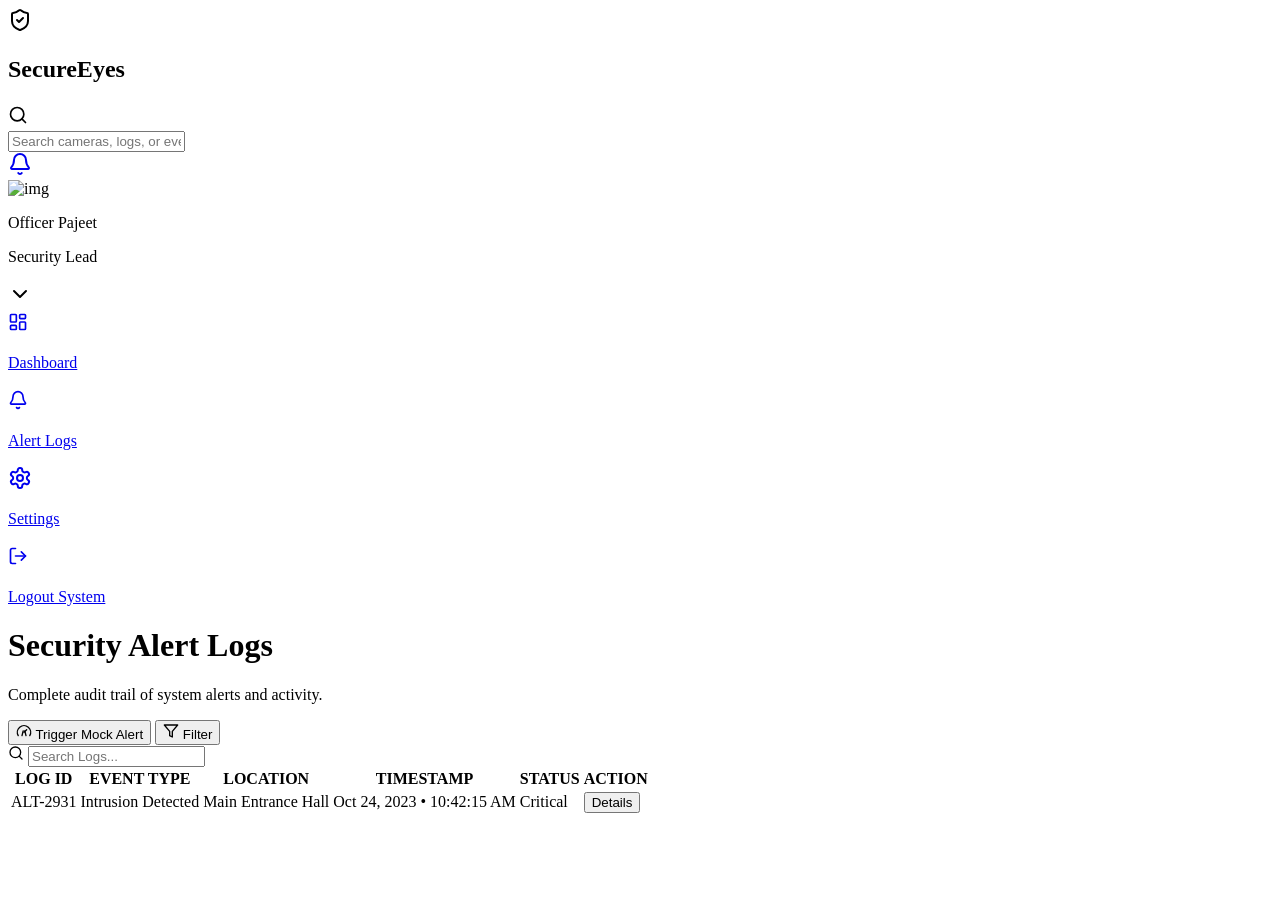
==== alert-logs.html @ 7de28265 "Add files via upload" ====
<!DOCTYPE html>
<html lang="en">
<head>
    <meta charset="UTF-8">
    <meta name="viewport" content="width=device-width, initial-scale=1.0">
    <title>SecureEyes</title>
    <link rel="stylesheet" href="styles/alert-logs.css">
    <link rel="stylesheet" href="styles/header.css">
    
    <link rel="icon" type="image/png" href="images/web-logo.png?v">

</head>

<body>

    <script>

        const savedTheme = localStorage.getItem('theme');
    
        if (savedTheme === 'dark') {
        document.body.classList.add('dark-mode');
            }
    </script>


        <!-- === Header === -->
     <div class="header">

        <div class="left-section">
             <svg id="web-logo" xmlns="http://www.w3.org/2000/svg" width="24" 
            height="24" viewBox="0 0 24 24" fill="none" stroke="currentColor"
             stroke-width="2" stroke-linecap="round" stroke-linejoin="round"
            class="lucide lucide-shield-check w-8 h-8 text-white" 
            data-fg-djkv9="1.43:1.6216:/src/app/components/LoginPage.tsx:38:13:1654:46:e:ShieldCheck::::::CqaD">
            <path d="M20 13c0 5-3.5 7.5-7.66 8.95a1 1 0 0 1-.67-.01C7.5 20.5 4 18 4 13V6a1 1 0 0 1 1-1c2 0 4.5-1.2 
            6.24-2.72a1.17 1.17 0 0 1 1.52 0C14.51 3.81 17 5 19 5a1 1 0 0 1 1 1z"></path><path d="m9 12 2 2 4-4"></path></svg>

            <h2 id="web-name">SecureEyes</h2>
        </div>

        <div class="middle-section">
            <div class="search-icon" id="search-toggle">
                
            <svg class="icon" xmlns="http://www.w3.org/2000/svg" width="20" height="24" viewBox="0 0 24 24"
             fill="none" stroke="currentColor" stroke-width="2" stroke-linecap="round"
              stroke-linejoin="round" class="lucide lucide-search absolute left-3 top-1/2 
              -translate-y-1/2 w-5 h-5 text-zinc-500" data-fg-d5jy10="1.20:1.3007:/src/app/components/
              Header.tsx:18:11:804:85:e:Search::::::B9rK"><circle cx="11" cy="11" r="8"></circle><path
               d="m21 21-4.3-4.3"></path></svg>
               
            </div>

            <input type="text" id="mobile-search-input" placeholder="Search cameras, logs, or events...">
        </div>
         
        

        <div class="right-section">


            <a href="alert-logs.html">
                
            <div class="notifications">

            <svg id="notification-bell-icon" xmlns="http://www.w3.org/2000/svg" width="24" height="24" viewBox="0 0 24 24" 
            fill="none" stroke="currentColor" stroke-width="2" stroke-linecap="round" 
            stroke-linejoin="round" class="lucide lucide-bell w-6 h-6 text-zinc-400 group-hover:
            text-white transition-colors" data-fg-d5jy15="1.20:1.3007:/src/app/components/Header.
            tsx:30:11:1529:83:e:Bell::::::CiHR"><path d="M10.268 21a2 2 0 0 0 3.464 0"></path><path
             d="M3.262 15.326A1 1 0 0 0 4 17h16a1 1 0 0 0 .74-1.673C19.41 13.956 18 12.499 18 8A6 6 0
              0 0 6 8c0 4.499-1.411 5.956-2.738 7.326"></path></svg>

    

            </div>

            </a>

            <div class="divider"></div>

            <div class="profile"> 

                <img id="user-profile-picture" src="images/user-profile-picture.png" alt="img">

                <div>
                 <p class="officer-name">Officer Pajeet</p>
                 <p class="officer-role">Security Lead</p>
                </div>

                 <div 
                 class="profile-more"> 
                    <svg xmlns="http://www.w3.org/2000/svg" 
                 width="24" height="24" viewBox="0 0 24 24" 
                 fill="none" stroke="currentColor" stroke-width="2"
                  stroke-linecap="round" stroke-linejoin="round" 
                  class="lucide lucide-chevron-down w-4 h-4 text-
                  zinc-500 group-hover:text-white transition-colors"
                   data-fg-d5jy26="1.20:1.3007:/src/app/components/H
                   eader.tsx:48:11:2742:90:e:ChevronDown::::::Ddn3"><path d="m6 9 6 6 6-6"></path></svg></div>
               
            </div>

        </div>

    </div>


    <!-- === Content table === -->

    <div class="content-table">

    <a href="dashboard.html" class="content-pages" id="dashboard-page">
        <svg width="20" height="24" viewBox="0 0 24 24" fill="none"
         stroke="currentColor" stroke-width="2"
         stroke-linecap="round" stroke-linejoin="round"
         class="lucide lucide-layout-dashboard">
            <rect width="7" height="9" x="3" y="3" rx="1"></rect>
            <rect width="7" height="5" x="14" y="3" rx="1"></rect>
            <rect width="7" height="9" x="14" y="12" rx="1"></rect>
            <rect width="7" height="5" x="3" y="16" rx="1"></rect>
        </svg>
        <p class="content-page-text">Dashboard</p>
    </a>


    <a href="#" class="content-pages" id="alert-logs-page">
        <svg width="20" height="24" viewBox="0 0 24 24" fill="none"
         stroke="currentColor" stroke-width="2"
         stroke-linecap="round" stroke-linejoin="round"
         class="lucide lucide-bell">
            <path d="M10.268 21a2 2 0 0 0 3.464 0"></path>
            <path d="M3.262 15.326A1 1 0 0 0 4 17h16a1 1 
            0 0 0 .74-1.673C19.41 13.956 18 12.499 18 8A6 6 0 0 0 6 8c0 4.499-1.411 5.956-2.738 7.326"></path>
        </svg>
        <p class="content-page-text">Alert Logs</p>
    </a>


    <a href="settings.html" class="content-pages" id="settings-page">
        <svg width="24" height="24" viewBox="0 0 24 24" fill="none"
         stroke="currentColor" stroke-width="2"
         stroke-linecap="round" stroke-linejoin="round"
         class="lucide lucide-settings">
            <path d="M12.22 2h-.44a2 2 0 0 0-2 2v.18a2 2 0 0 1-1 1.73l-.43.25a2 2 0 0 1-2 0l-.15-.08a2 
            2 0 0 0-2.73.73l-.22.38a2 2 0 0 0 .73 2.73l.15.1a2 2 0 0 1 1 1.72v.51a2 2 0 0 1-1 
            1.74l-.15.09a2 2 0 0 0-.73 2.73l.22.38a2 2 0 0 0 2.73.73l.15-.08a2 2 0 0 1 2 
            0l.43.25a2 2 0 0 1 1 1.73V20a2 2 0 0 0 2 2h.44a2 2 0 0 0 2-2v-.18a2 2 0 0 1
            1-1.73l.43-.25a2 2 0 0 1 2 0l.15.08a2 2 0 0 0 2.73-.73l.22-.39a2 2 0 0 0-.73-2.73l-.15-.08a2 2 0 0 1-1-1.74v-.5a2 2 0 0 1 1-1.74l.15-.09a2 2 0 0 0 .73-2.73l-.22-.38a2 2 0 0 0-2.73-.73l-.15.08a2 2 0 0 1-2 0l-.43-.25a2 2 0 0 1-1-1.73V4a2 2 0 0 0-2-2z"></path>
            <circle cx="12" cy="12" r="3"></circle>
        </svg>
        <p class="content-page-text">Settings</p>
    </a>


    <div class="divider2"></div>

    <a href="login-page.html" class="logout-system">
        <svg width="20" height="24" viewBox="0 0 24 24" fill="none"
         stroke="currentColor" stroke-width="2"
         stroke-linecap="round" stroke-linejoin="round"
         class="lucide lucide-log-out">
            <path d="M9 21H5a2 2 0 0 1-2-2V5a2 2 0 0 1 2-2h4"></path>
            <polyline points="16 17 21 12 16 7"></polyline>
            <line x1="21" x2="9" y1="12" y2="12"></line>
        </svg>
        <p class="content-page-text" id="logout-system-text">Logout System</p>
    </a>

</div>

    
   <!-- MAIN CONTENT -->

    <div class="main-content">
        <div class="header-container">
        <div class="page-info">
            <h1 class="page-title">Security Alert Logs</h1>
            <p id="intro-text">Complete audit trail of system alerts and activity.</p>
        </div>
        
        <div class="header-actions">
            <button class="action-btn trigger-alert-btn" onclick="addFakeLog()">
                <svg xmlns="http://www.w3.org/2000/svg" width="16" height="16" viewBox="0 0 24 24" fill="none" stroke="currentColor" stroke-width="2" stroke-linecap="round" stroke-linejoin="round"><path d="m12 14 4-4"/><path d="M3.34 19a10 10 0 1 1 17.32 0"/><path d="m9.01 19 1.74-7.03"/><path d="m14.99 19-1.74-7.03"/></svg>
                Trigger Mock Alert
            </button>
            
            <button class="action-btn">
                <svg xmlns="http://www.w3.org/2000/svg" width="16" height="16" viewBox="0 0 24 24" fill="none" stroke="currentColor" stroke-width="2" stroke-linecap="round" stroke-linejoin="round"><polygon points="22 3 2 3 10 12.46 10 19 14 21 14 12.46 22 3"/></svg> Filter
            </button>

            <div class="search-wrapper">
                <svg xmlns="http://www.w3.org/2000/svg" width="16" height="16" viewBox="0 0 24 24" fill="none" stroke="currentColor" stroke-width="2" stroke-linecap="round" stroke-linejoin="round"><circle cx="11" cy="11" r="8"/><path d="m21 21-4.3-4.3"/></svg>
                <input type="text"  id="alert-search"  placeholder="Search Logs...">
            </div>
        </div>
    </div>

    <div class="logs-card">
        <table class="logs-table">
            <thead>
                <tr>
                    <th>LOG ID</th>
                    <th>EVENT TYPE</th>
                    <th>LOCATION</th>
                    <th>TIMESTAMP</th>
                    <th>STATUS</th>
                    <th>ACTION</th>
                </tr>
            </thead>
            <tbody id="logBody">
                <tr>
                    <td>ALT-2931</td>
                    <td class="event-name">Intrusion Detected</td>
                    <td>Main Entrance Hall</td>
                    <td>Oct 24, 2023 • 10:42:15 AM</td>
                    <td><span class="badge badge-critical">Critical</span></td>
                    <td><button class="details-link">Details</button></td>
                </tr>
            </tbody>
        </table>
    </div>
</div>

<script src="js/fakeLog.js"></script>
<script src="js/search-toggle.js"></script>
<script src="js/theme-toggle.js"></script>

</body>
</html>
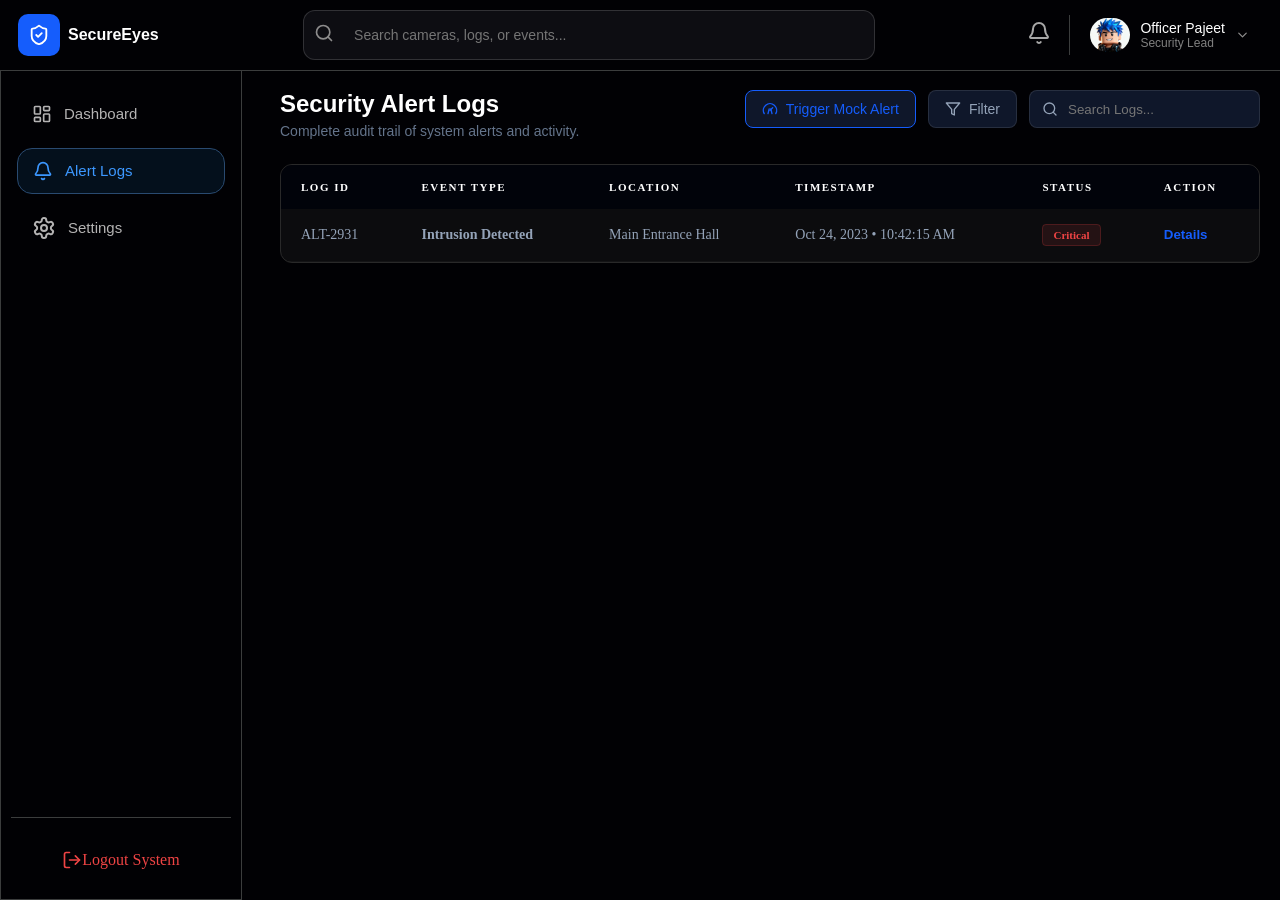
==== commit 3360c924: "Update alert-logs.html" ====
--- a/alert-logs.html
+++ b/alert-logs.html
@@ -154,7 +154,7 @@
 
     <div class="divider2"></div>
 
-    <a href="login-page.html" class="logout-system">
+    <a href="index.html" class="logout-system">
         <svg width="20" height="24" viewBox="0 0 24 24" fill="none"
          stroke="currentColor" stroke-width="2"
          stroke-linecap="round" stroke-linejoin="round"
@@ -226,4 +226,5 @@
 <script src="js/theme-toggle.js"></script>
 
 </body>
-</html>+
+</html>
--- a/styles/alert-logs.css
+++ b/styles/alert-logs.css
@@ -0,0 +1,534 @@
+*{
+    padding: 0;
+    margin: 0;
+}
+
+body{
+    background-color: rgb(1, 1, 4);
+}
+
+::-webkit-scrollbar{
+    width: 5px;
+}
+
+::-webkit-scrollbar-track{
+    background: #0B1120;
+}
+
+::-webkit-scrollbar-thumb{
+    background: rgba(255,255,255,0.2);
+    border-radius: 10px;
+}
+
+
+/* === content table === */
+
+
+
+
+.content-table{
+    color: white;
+    display: flex;
+    flex-direction: column;
+    position: fixed;
+    top: 70px;
+    bottom: 0px;
+    width: 220px;
+    border: 1px solid rgb(59, 61, 61);
+    position: fixed;
+    margin-top: -0.5px;
+    background-color:rgb(1, 1, 4);
+    border: 1px solid rgb(59, 61, 61);
+    padding: 15px 10px;
+    z-index: 1000;
+
+}
+@media(max-width:600px){
+     .content-table{
+        flex-direction: row;
+        align-items: center;
+        justify-content: space-evenly;
+        padding: 0 !important;
+        height: 60px;
+        top: auto;
+        left: 0px;
+        bottom: 0;
+        display: flex;
+        align-items: center;
+        right: 0px;
+        flex-direction: row;
+        width: 100%;
+        background-color: rgb(1, 1, 4);
+        position: fixed;
+
+    }
+   
+    .content-page-text{
+        display: none;
+    }
+
+    .logout-system{
+        display: none !important;
+    }
+
+
+
+
+    .logout-svg{
+        display: none;
+    }
+
+    .content-pages{
+        border: none !important;
+        background-color: rgb(1, 1, 4) !important;
+        padding: 0;
+        justify-content: center;
+        flex: 1;
+        
+    }
+
+    .divider2{
+        display: none;
+    }
+
+    
+
+    .content-table svg{
+        width: 28px;
+        height: 28px;
+    }
+
+    
+    #alert-log-page svg{
+        filter: drop-shadow(0 0 6px #3b82f6);
+    }
+
+
+}
+
+
+.content-pages{
+    display: flex;
+    align-items: center;
+    margin:0px;
+    padding-top: 10px;
+    padding-left:15px ;
+    padding-bottom: 10px;
+    margin: 6px;
+    border-radius:15px;
+    font-family: arial;
+    font-size: 15px;
+    transition: 0.25s ease;
+    
+}
+
+.content-pages svg{
+    margin-right:12px;
+}
+
+
+#alert-logs-page{
+    color:  oklch(67.325% 0.1765 254.146);
+    background-color:oklch(16.821% 0.0317 247.563);
+    border: 0.5px solid  oklch(40.268% 0.0754 253.154);
+    text-decoration: none;
+    transition: 0.25s ease;
+}
+
+#settings-page{
+    text-decoration: none;
+    color: rgb(180, 179, 179);
+    transition: 0.25s ease;
+}
+
+#settings-page:hover{
+    background-color:  rgb(15, 31, 58) ;
+    color: white;
+}
+
+#dashboard-page{
+    text-decoration: none;
+    color: rgb(180, 179, 179);
+    transition: 0.25s ease;
+}
+
+#dashboard-page:hover{
+    background-color:  rgb(15, 31, 58) ;
+    color: white;
+}
+
+.divider2{
+    width: 220px;
+    height: 1px;
+    background-color: rgb(59, 61, 61);
+    margin-top: auto;
+    margin-right: 20px;
+}
+
+
+
+.logout-system{
+    padding: 12px;
+    border-radius: 15px;
+    display: flex;
+    margin-top: 18px;
+    align-items: center;
+    
+    justify-content: center;
+    text-decoration: none;
+    color: #ef4444;
+    transition: 0.25s ease;
+    margin-bottom: 0px;
+}
+
+.logout-system:hover{
+    background-color: rgb(59, 28, 28);
+}
+
+
+/* === Main content === */
+
+.main-content{
+    color: white;
+    margin-top: 90px;
+    margin-left: 280px;
+    margin-right: 20px;
+    cursor: default;
+    
+}
+@media(max-width:600px){
+
+    .main-content{
+        margin: 90px 12px 80px 12px;
+        padding: 0px;
+    }
+
+    .header-container{
+        flex-direction: column;
+        gap: 12px;
+        align-items: flex-start;
+    }
+
+    .action-btn{
+        margin-top: 10px;
+        padding: 15px !important;
+    }
+
+    .search-wrapper{
+        display: none !important;
+    }
+
+}
+
+
+.header-container {
+    display: flex;
+    justify-content: space-between;
+    align-items: flex-start;
+    margin-bottom: 25px;
+    font-family: Arial;
+}
+
+.page-title {
+    color: white;
+    font-size: 24px;
+    font-weight: bold;
+}
+
+#intro-text {
+    color: #64748b;
+    font-size: 14px;
+    margin-top: 5px;
+}
+
+.header-actions {
+    display: flex;
+    gap: 12px;
+}
+
+.action-btn, .search-wrapper {
+    background: #0f172a;
+    border: 1px solid rgba(255, 255, 255, 0.1);
+    color: #94a3b8;
+    border-radius: 8px;
+    transition: all 0.25s ease;
+}
+
+.action-btn {
+    padding: 10px 16px;
+    cursor: pointer;
+    display: flex;
+    align-items: center;
+    gap: 8px;
+    font-size: 14px;
+}
+
+.trigger-alert-btn {
+    border: 1px solid oklch(0.546 0.245 262.881);
+    color: oklch(0.546 0.245 262.881) ;
+}
+
+.action-btn:hover {
+    background: #1e293b;
+    border-color: oklch(0.546 0.245 262.881);
+    color: white;
+    box-shadow: 0 0 15px oklch(0.546 0.245 262.881 / 0.3);
+}
+
+.search-wrapper {
+    display: flex;
+    align-items: center;
+    padding: 0 12px;
+}
+
+.search-wrapper input {
+    background: transparent;
+    border: none;
+    outline: none;
+    color: white;
+    padding: 10px;
+}
+
+
+.logs-card {
+    background-color: #0c0c0e;
+    border-radius: 12px;
+    border: 1px solid rgba(255, 255, 255, 0.05);
+    overflow: hidden;
+    border: 0.5px solid rgb(41, 41, 41);
+}
+
+.logs-table {
+    width: 100%;
+    border-collapse: collapse;
+    text-align: left;
+}
+
+.logs-table thead {
+    background: rgba(1, 3, 10, 0.9); 
+    color: white;
+}
+
+.logs-table th {
+    padding: 16px 20px;
+    font-size: 11px;
+    text-transform: uppercase;
+    letter-spacing: 1.5px;
+    font-weight: 800;
+}
+
+.logs-table td {
+    padding: 18px 20px;
+    color: #94a3b8;
+    border-bottom: 1px solid rgba(255, 255, 255, 0.03);
+    font-size: 14px;
+}
+
+.event-name {
+    color: white;
+    font-weight: 600;
+}
+
+.badge-critical {
+    background: rgba(239, 68, 68, 0.1);
+    color: #ef4444;
+    border: 1px solid rgba(239, 68, 68, 0.2);
+    padding: 4px 10px;
+    border-radius: 4px;
+    font-weight: bold;
+    font-size: 11px;
+}
+
+@keyframes new-alert-flash {
+    0% { background-color: oklch(0.546 0.245 262.881 / 0.4); }
+    100% { background-color: transparent; }
+}
+
+.new-log-row {
+    animation: new-alert-flash 2s ease-out forwards;
+}
+
+.details-link {
+    background: none;
+    border: none;
+    color: oklch(0.546 0.245 262.881);
+    font-weight: bold;
+    cursor: pointer;
+}
+
+
+
+
+.dark-mode{
+   
+    background-color:#E5E7EB ;
+}
+
+.dark-mode .content-table{
+    background-color: #F3F4F6;
+    border:1px solid rgb(208, 207, 207);
+}
+
+.dark-mode .content-page-text{
+    color: black;
+}
+
+.dark-mode .content-pages svg{
+    color: rgb(94, 94, 94);
+}
+
+.dark-mode #alert-logs-page{
+    background-color: #e3f2fb;
+    border: 1px solid #2182f0;
+}
+
+.dark-mode #alert-logs-page svg{
+    color: blue;
+}
+
+.dark-mode #alert-logs-page p{
+    color: blue;
+}
+
+.dark-mode h1{
+    color: black;
+}
+
+.dark-mode #dashboard-page:hover{
+     background-color: #caebff;
+}
+
+.dark-mode #settings-page:hover{
+     background-color: #caebff;
+}
+
+
+.dark-mode #logout-system-text{
+    color: red;
+}
+
+.dark-mode .divider2{
+    background-color: rgb(208, 207, 207);
+}
+
+.dark-mode .header{
+    background-color: #F3F4F6;
+   border:1px solid rgb(208, 207, 207);
+}
+
+.dark-mode #web-name,
+.dark-mode .officer-name {
+    color: black;
+}
+.dark-mode .middle-section{
+    background-color: rgb(239, 239, 239);
+    border: none;
+    caret-color: black;
+}
+
+@media(max-width:600px){
+    .dark-mode .middle-section{
+        background-color: none;
+        border: none;
+        caret-color: white;
+        
+    }
+}
+
+.dark-mode .middle-section:focus-within {
+    border: none
+}
+
+@media (max-width: 600px) {
+    .dark-mode .middle-section {
+        background-color: transparent;
+        border: none;
+    }
+
+    .dark-mode .middle-section input {
+        background-color: white !important;  
+        caret-color: black;
+        color: #4a4b4b !important;
+}
+}
+.dark-mode .middle-section:focus-within svg {
+    color: #2563EB;
+}
+
+.dark-mode .logout-system:hover{
+    background-color: rgb(255, 216, 216);
+}
+
+.dark-mode #notification-bell-icon{
+    color: rgb(136, 136, 136);
+}
+
+.dark-mode #notification-bell-icon:hover{
+    color: rgb(52, 51, 51);
+    background-color: rgb(216, 215, 215);
+}
+
+.dark-mode .profile:hover{
+    .profile-more{
+        color: black;
+    }
+}
+
+.dark-mode .divider{
+    background-color: rgb(208, 207, 207);
+}
+
+
+@media (max-width:600px){
+    .dark-mode .content-pages{
+         background-color: #F3F4F6 !important;
+    }
+}
+
+.dark-mode .action-btn{
+     background-color:white;
+     color: rgb(121, 121, 121);
+     border: 1px solid rgb(208, 207, 207);
+}
+
+.dark-mode .search-wrapper {
+     background-color:white;
+     color: black;
+     border: 1px solid rgb(208, 207, 207);
+    caret-color: black;
+}
+
+.dark-mode .search-wrapper:focus-within {
+    border:  1px solid #2563EB;
+}
+
+.dark-mode .search-wrapper:focus-within svg {
+    color: #2563EB;
+}
+
+.dark-mode .search-wrapper input {
+   color: rgb(95, 95, 95);
+}
+
+.dark-mode .action-btn:hover {
+    border-color: oklch(80.809% 0.00148 285.438);
+    color: black;
+    box-shadow: 0 0 6px oklch(83.591% 0.0001 271.152 / 0.3);
+}
+
+.dark-mode .logs-card {
+    background-color: #f0eeee;
+    border: 0.5px solid rgb(207, 206, 206);
+}
+
+.dark-mode .logs-table td {
+    color: #4c4c4d;
+    border-bottom: 1px solid rgba(255, 255, 255, 0.03);
+    font-size: 14px;
+}
+
+.dark-mode 
+.logs-table thead {
+    background: rgba(218, 218, 218, 0.9); 
+    color: black;
+}
--- a/styles/header.css
+++ b/styles/header.css
@@ -0,0 +1,284 @@
+
+/* === header ===*/
+
+
+.header{
+    display: flex;
+    justify-content: space-between;
+    align-items: center;
+    border: 1px solid rgb(59, 61, 61);
+    position: fixed;
+    top: -1px;
+    left: -1px;
+    right: -1px;
+    height: 70px;
+    background-color: rgb(1, 1, 4) ;
+    z-index: 1000;
+    
+}
+
+
+.left-section{
+    display: flex;
+    align-items: center;
+    margin-left: 18px;
+}
+
+@media (max-width:600px){
+    
+    .left-section{
+        margin-left: 15px;
+        margin-right: 5px;
+    }
+}
+
+
+#web-logo{
+    background-color: oklch(0.546 0.245 262.881);
+    color: rgb(255, 255, 255);
+    padding: 10px;
+    border-radius: 10px;
+    margin-right: 8px;
+    height: 22px;
+    width: 22px;
+   
+}
+
+
+#web-name{
+     color: white;
+    font-family: arial;
+    font-size: 16px;
+
+    justify-content: center;
+}
+
+.icon{
+    color: rgb(133, 132, 132);
+}
+
+
+.middle-section{
+    display: flex;
+    align-items: center;
+    background: oklch(16.152% 0.01051 285.148);
+    border-radius: 12px;
+    padding: 10px 10px;
+    border: 1px solid rgba(255, 255, 255, 0.15);
+}
+
+
+.middle-section svg{
+    color: rgb(141, 140, 140);
+    margin-right: 10px;
+}
+
+.middle-section input{
+    background: transparent;
+    border:none;
+    outline: none;
+    font-size: 14px;
+    color:white;
+
+    width: 500px;
+    height: 25px;
+    transition: 0.25s ease;
+    display: flex;
+    padding: 0px 10px 0px 10px;
+}
+
+ @media (max-width:600px){
+     
+        #notification-bell-icon{
+        display: none;
+    }
+
+    .red-dot{
+        display: none;
+    }       
+}
+
+
+@media(max-width:600px){
+
+    .middle-section{
+        position: relative;
+        width: auto;
+        background: none;
+        border: none;
+        padding: 0;
+        margin-left: 120px;
+    }
+
+    
+
+    .search-icon{
+        font-size: 18px;
+        cursor: pointer;
+    }
+
+    #mobile-search-input{
+        position: absolute;
+        right: 0;
+        top: 50%;
+        transform: translateY(-50%);
+        width: 0;
+        opacity: 0;
+        padding: 6px 10px;
+        background: rgb(20,20,20);
+        border: 1px solid rgba(255,255,255,0.2);
+        border-radius: 8px;
+        color: white;
+        transition: 0.3s ease;
+    }
+
+    #mobile-search-input.active{
+        width: 120px;
+        opacity: 1;
+    }
+
+}
+
+
+
+.notifications{
+    position: relative;
+    display: inline-block;
+}
+
+
+.right-section{
+    display: flex;
+    align-items: center;
+    justify-content: center;
+}
+
+
+#notification-bell-icon{
+    color: rgb(167, 167, 167);
+    padding: 8px;
+    transition: 0.s ease;
+}
+
+
+#notification-bell-icon:hover{
+    box-shadow: 0 0 10px rgba(255,255,255,0.2);
+    color: rgb(221, 217, 217);
+    border-radius: 15px;
+    background-color: rgb(43, 41, 41);
+}
+
+
+.red-dot{
+    position: absolute;
+    top: 8px;
+    right: 12px;
+    width: 6px;
+    height: 12%;
+    background-color: #ef4444;
+    border-radius: 50%;
+    border: none;
+    z-index: 2;
+    animation: radar-pulse 2s infinite;
+}
+
+
+
+@keyframes radar-pulse{
+    0% {
+        box-shadow: 0 0 0 0 rgba(239, 68, 68, 0.7);
+    }
+    70% {
+        box-shadow: 0 0 0 10px rgba(239, 68, 68, 0);
+    }
+    100% {
+        box-shadow: 0 0 0 0 rgba(239, 68, 68, 0);
+    }
+}
+
+
+.divider{
+    width: 1px;
+    height: 40px;
+    background-color: rgb(59, 61, 61);
+    margin: 10px;
+    margin-right: 20px;
+}
+
+
+.profile{
+    align-items: center;
+    display: flex;
+    transition: 0.25s ease;
+}
+
+@media(max-width:600px){
+    .profile{
+        width: 40px;
+        margin-right: 10px;
+    }
+
+    .divider{
+        margin-left: 0px;
+    }
+
+    .officer-name{
+    
+   display: none;
+    }
+
+    .officer-role{
+    display: none;
+    }
+
+    .notifications{
+        margin-right: 4px;
+    }
+
+}
+
+.profile:hover{
+    cursor: default;
+
+    .officer-name{
+        color:oklch(61.579% 0.18975 263.169);
+    }
+
+    .profile-more{
+        color: white;
+    }
+}
+
+.officer-name{
+    color: white;
+    font-size: 14px;
+    font-family: arial;
+}
+
+.officer-role{
+    color: gray;
+    font-size: 12px;
+    font-family: arial;
+}
+
+#user-profile-picture{
+    height: 100%;
+    width: 40px;
+    border-radius:20px;
+    margin-right: 10px;
+
+}
+
+.profile-more{
+    width: 15px;
+    color: rgb(141, 140, 140);
+    margin:30px;
+    margin-left: 10px;
+    display: flex;
+}
+
+@media(max-width:600px){
+    .profile-more{
+        display: none;
+    }
+}
